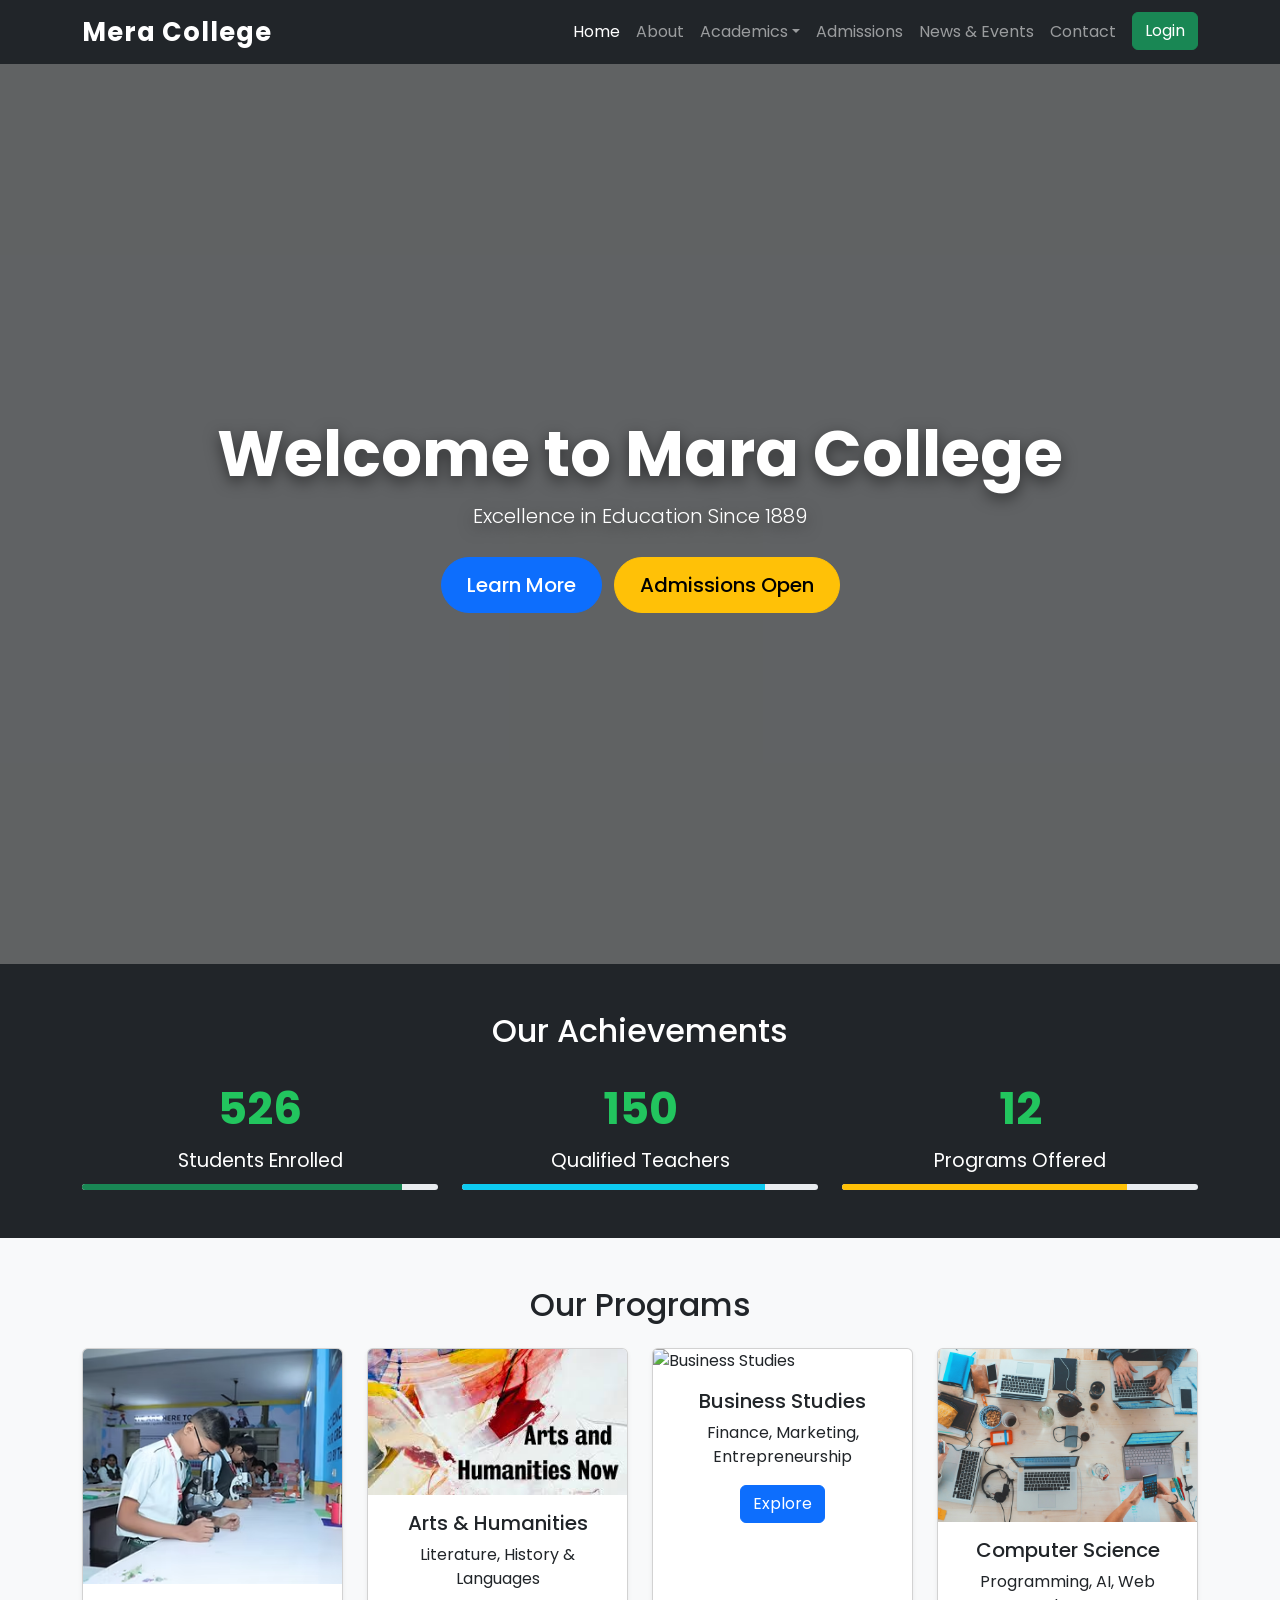
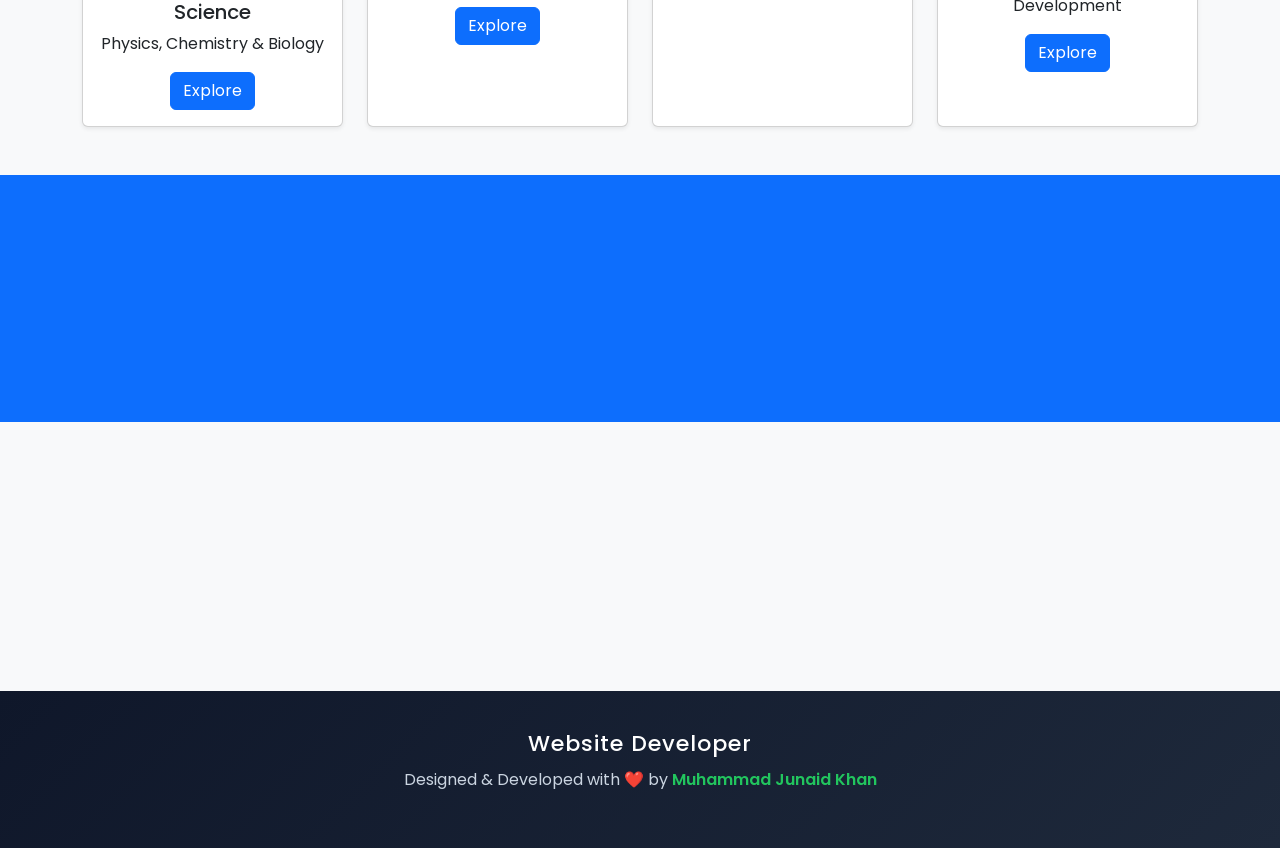
==== index.html @ b5222dff "Add files via upload" ====
<!DOCTYPE html>
<html lang="en">

<head>
  <meta charset="UTF-8">
  <meta name="viewport" content="width=device-width, initial-scale=1.0">
  <title>Mara College | Home</title>

  <!-- Bootstrap CSS -->
  <link href="https://cdn.jsdelivr.net/npm/bootstrap@5.3.3/dist/css/bootstrap.min.css" rel="stylesheet">
  <!-- Font Awesome -->
  <link rel="stylesheet" href="https://cdnjs.cloudflare.com/ajax/libs/font-awesome/6.4.0/css/all.min.css">
  <!-- Animate.css -->
  <link rel="stylesheet" href="https://cdnjs.cloudflare.com/ajax/libs/animate.css/4.1.1/animate.min.css" />
  <!-- Custom CSS -->
  <link rel="stylesheet" href="./css/style.css">
</head>

<body>

  <!-- Navbar -->
  <nav class="navbar navbar-expand-lg navbar-dark bg-dark sticky-top">
    <div class="container">
      <a class="navbar-brand fw-bold" href="#">Mera College</a>
      <button class="navbar-toggler" type="button" data-bs-toggle="collapse" data-bs-target="#navbarNav">
        <span class="navbar-toggler-icon"></span>
      </button>
      <div class="collapse navbar-collapse" id="navbarNav">
        <ul class="navbar-nav ms-auto">
          <li class="nav-item"><a class="nav-link active" href="#">Home</a></li>
          <li class="nav-item"><a class="nav-link" href="about.html">About</a></li>
          <li class="nav-item dropdown">
            <a class="nav-link dropdown-toggle" href="#" id="academicsDropdown" role="button"
              data-bs-toggle="dropdown">Academics</a>
            <ul class="dropdown-menu" aria-labelledby="academicsDropdown">
              <li><a class="dropdown-item" href="#ourprogram">Science</a></li>
              <li><a class="dropdown-item" href="#ourprogram">Arts & Humanities</a></li>
              <li><a class="dropdown-item" href="#ourprogram">Business Studies</a></li>
              <li><a class="dropdown-item" href="#ourprogram">Computer Science</a></li>
            </ul>
          </li>
          <li class="nav-item"><a class="nav-link" href="./student-admition.html">Admissions</a></li>
          <li class="nav-item"><a class="nav-link" href="#news">News & Events</a></li>
          <li class="nav-item"><a class="nav-link" href="contact.html">Contact</a></li>
          <li class="nav-item"><a class="btn btn-success ms-2" href="login.html">Login</a></li>
        </ul>
      </div>
    </div>
  </nav>

  <!-- Hero Section -->
  <section class="hero-section" style="position: relative; height:100vh; overflow:hidden;">

    <video autoplay muted loop playsinline
      style="position:absolute; width:100%; height:100%; object-fit:cover; top:0; left:0; z-index:-1;">
      <source src="https://kinnaird.edu.pk/wp-content/uploads/2024/03/IRCMUN-4.0-theme-video-1.mp4" type="video/mp4">
    </video>
    <div class="hero-overlay"></div>
    <div class="container text-center hero-content" style="position: relative; z-index: 2;">
      <h1 class="display-3 fw-bold text-white animate__animated animate__fadeInDown">Welcome to Mara College</h1>
      <p class="lead text-white animate__animated animate__fadeInUp animate__delay-1s">Excellence in Education Since
        1889</p>
      <a href="./about.html"
        class="btn btn-primary btn-lg me-2 animate__animated animate__fadeInUp animate__delay-2s hero-btn">Learn
        More</a>
      <a href="./student-admition.html"
        class="btn btn-warning btn-lg animate__animated animate__fadeInUp animate__delay-2s hero-btn">Admissions
        Open</a>
    </div>
  </section>

  <!-- Achievements + Counters -->
  <section class="py-5 text-center text-white bg-dark">
    <div class="container">
      <h2 class="mb-4 animate-on-scroll">Our Achievements</h2>
      <div class="row g-4">
        <div class="col-md-4 animate-on-scroll">
          <div class="counter" id="studentsCounter">0</div>
          <div class="counter-label">Students Enrolled</div>
          <div class="progress mt-2">
            <div class="progress-bar bg-success" style="width: 90%"></div>
          </div>
        </div>
        <div class="col-md-4 animate-on-scroll">
          <div class="counter" id="teachersCounter">0</div>
          <div class="counter-label">Qualified Teachers</div>
          <div class="progress mt-2">
            <div class="progress-bar bg-info" style="width: 85%"></div>
          </div>
        </div>
        <div class="col-md-4 animate-on-scroll">
          <div class="counter" id="programsCounter">0</div>
          <div class="counter-label">Programs Offered</div>
          <div class="progress mt-2">
            <div class="progress-bar bg-warning" style="width: 80%"></div>
          </div>
        </div>
      </div>
    </div>
  </section>

  <!-- Courses & Programs Section -->
  <section class="py-5 bg-light">
    <div class="container">
      <h2 class="text-center mb-4 animate-on-scroll" id="ourprogram">Our Programs </h2>
      <div class="row g-4" id="coursesContainer">
        <!-- Cards dynamically added via JS -->
      </div>
    </div>
  </section>

  <!-- Admissions Panel -->
  <section class="py-5 text-white bg-primary" id="admissions">
    <div class="container text-center animate-on-scroll">
      <h2 class="mb-3">Admissions Open</h2>
      <p class="mb-4">Join Mara College Today! Over 2500+ students enrolled and 150+ qualified teachers.</p>
      <a href="./student-admition.html" class="btn btn-success btn-lg hover-zoom">Apply Now</a>
    </div>
  </section>

  <!-- News & Events Carousel -->
  <section class="py-5 bg-light" id="news">
    <div class="container">
      <h2 class="text-center mb-4 animate-on-scroll">Latest News & Events</h2>
      <div class="news-carousel d-flex overflow-hidden animate-on-scroll" id="newsCarousel">
        <!-- News cards added via JS -->
      </div>
    </div>
  </section>

  <!-- Developer Footer -->
  <footer class="developer-footer">
    <div class="container text-center">

      <h5 class="footer-title">Website Developer</h5>

      <p class="footer-text">
        Designed & Developed with ❤️ by
        <a href="https://muhammad-junaid-khan.github.io/portfolio-hub/" target="_blank" class="dev-link">
          Muhammad Junaid Khan
        </a>
      </p>

    </div>
  </footer>

  <script src="https://cdn.jsdelivr.net/npm/bootstrap@5.3.3/dist/js/bootstrap.bundle.min.js"></script>
  <script src="./js/app.js"></script>
</body>

</html>
---- css/style.css ----
/* === Global Styles === */
@import url('https://fonts.googleapis.com/css2?family=Poppins:wght@400;500;600&display=swap');

body {
    font-family: 'Poppins', sans-serif;
    margin: 0;
    padding: 0;
    background-color: #f1f5f9;
    transition: background-color 0.3s, color 0.3s;
}

/* === Navbar === */
.navbar-brand {
    font-size: 1.6rem;
    letter-spacing: 1px;
}

/* === Hero Section === */
.hero-section {
    display: flex;
    align-items: center;
    justify-content: center;
    text-align: center;
    position: relative;
    overflow: hidden;
}
.hero-overlay {
    position: absolute;
    top:0; left:0;
    width:100%; height:100%;
    background-color: rgba(0,0,0,0.6);
}
.hero-content h1, .hero-content p {
    text-shadow: 0 5px 15px rgba(0,0,0,0.5);
}

/* Hero Buttons */
.hero-btn {
    margin-top: 10px;
    padding: 12px 25px;
    font-weight: 500;
    border-radius: 30px;
    transition: transform 0.3s, box-shadow 0.3s;
}
.hero-btn:hover {
    transform: translateY(-3px);
    box-shadow: 0 8px 20px rgba(0,0,0,0.3);
}

.hero-section{
  position: relative;
  height: 100vh;
  overflow: hidden;
}

.hero-section video{
  position: absolute;
  top: 0;
  left: 0;
  width: 100%;
  height: 100%;
  object-fit: cover; /* video full screen cover karegi */
  z-index: -1;
}

/* === Courses Cards === */
#coursesContainer .card {
    transition: transform 0.3s, box-shadow 0.3s;
}
#coursesContainer .card:hover {
    transform: translateY(-5px) scale(1.05);
    box-shadow: 0 10px 25px rgba(0,0,0,0.2);
}

/* === Counters & Progress Bars === */
.counter {
    font-size: 2.8rem;
    font-weight: 700;
    color: #22c55e;
}
.counter-label {
    font-size: 1.2rem;
    color: #fff;
    margin-top: 5px;
}
.progress {
    height: 6px;
    border-radius: 3px;
}

/* === Scroll Animations === */
.animate-on-scroll {
    opacity: 0;
    transform: translateY(20px);
    transition: all 0.8s ease-out;
}
.animate-on-scroll.visible {
    opacity: 1;
    transform: translateY(0);
}

/* === News Carousel === */
.news-carousel {
    display: flex;
    overflow-x: auto;
    scroll-behavior: smooth;
    padding-bottom: 10px;
}
.news-carousel::-webkit-scrollbar { display: none; }
.news-card {
    min-width: 300px;
    flex: 0 0 auto;
    margin-right: 1rem;
    transition: transform 0.3s;
}
.news-card:hover {
    transform: translateY(-5px);
}

/* === Footer === */

.developer-footer{
  background: linear-gradient(135deg, #0f172a, #1e293b);
  padding: 40px 20px;
  text-align: center;
}

.footer-title{
  color: #ffffff;
  font-size: 22px;
  margin-bottom: 10px;
  letter-spacing: 1px;
}

.footer-text{
  color: #cbd5e1;
  font-size: 16px;
}

.dev-link{
  color: #22c55e;
  font-weight: 600;
  text-decoration: none;
  transition: 0.3s;
}

.dev-link:hover{
  color: #4ade80;
  text-decoration: underline;
}

/* === Responsive === */
@media (max-width: 992px) {
    .hero-section h1 { font-size: 2.2rem; }
    .hero-section p { font-size: 1.1rem; }
    .news-carousel { overflow-x: scroll; }
}
@media (max-width: 576px) {
    .hero-section h1 { font-size: 1.8rem; }
    .hero-section p { font-size: 1rem; }
    .hero-btn { font-size: 0.9rem; padding: 8px 18px; }
}
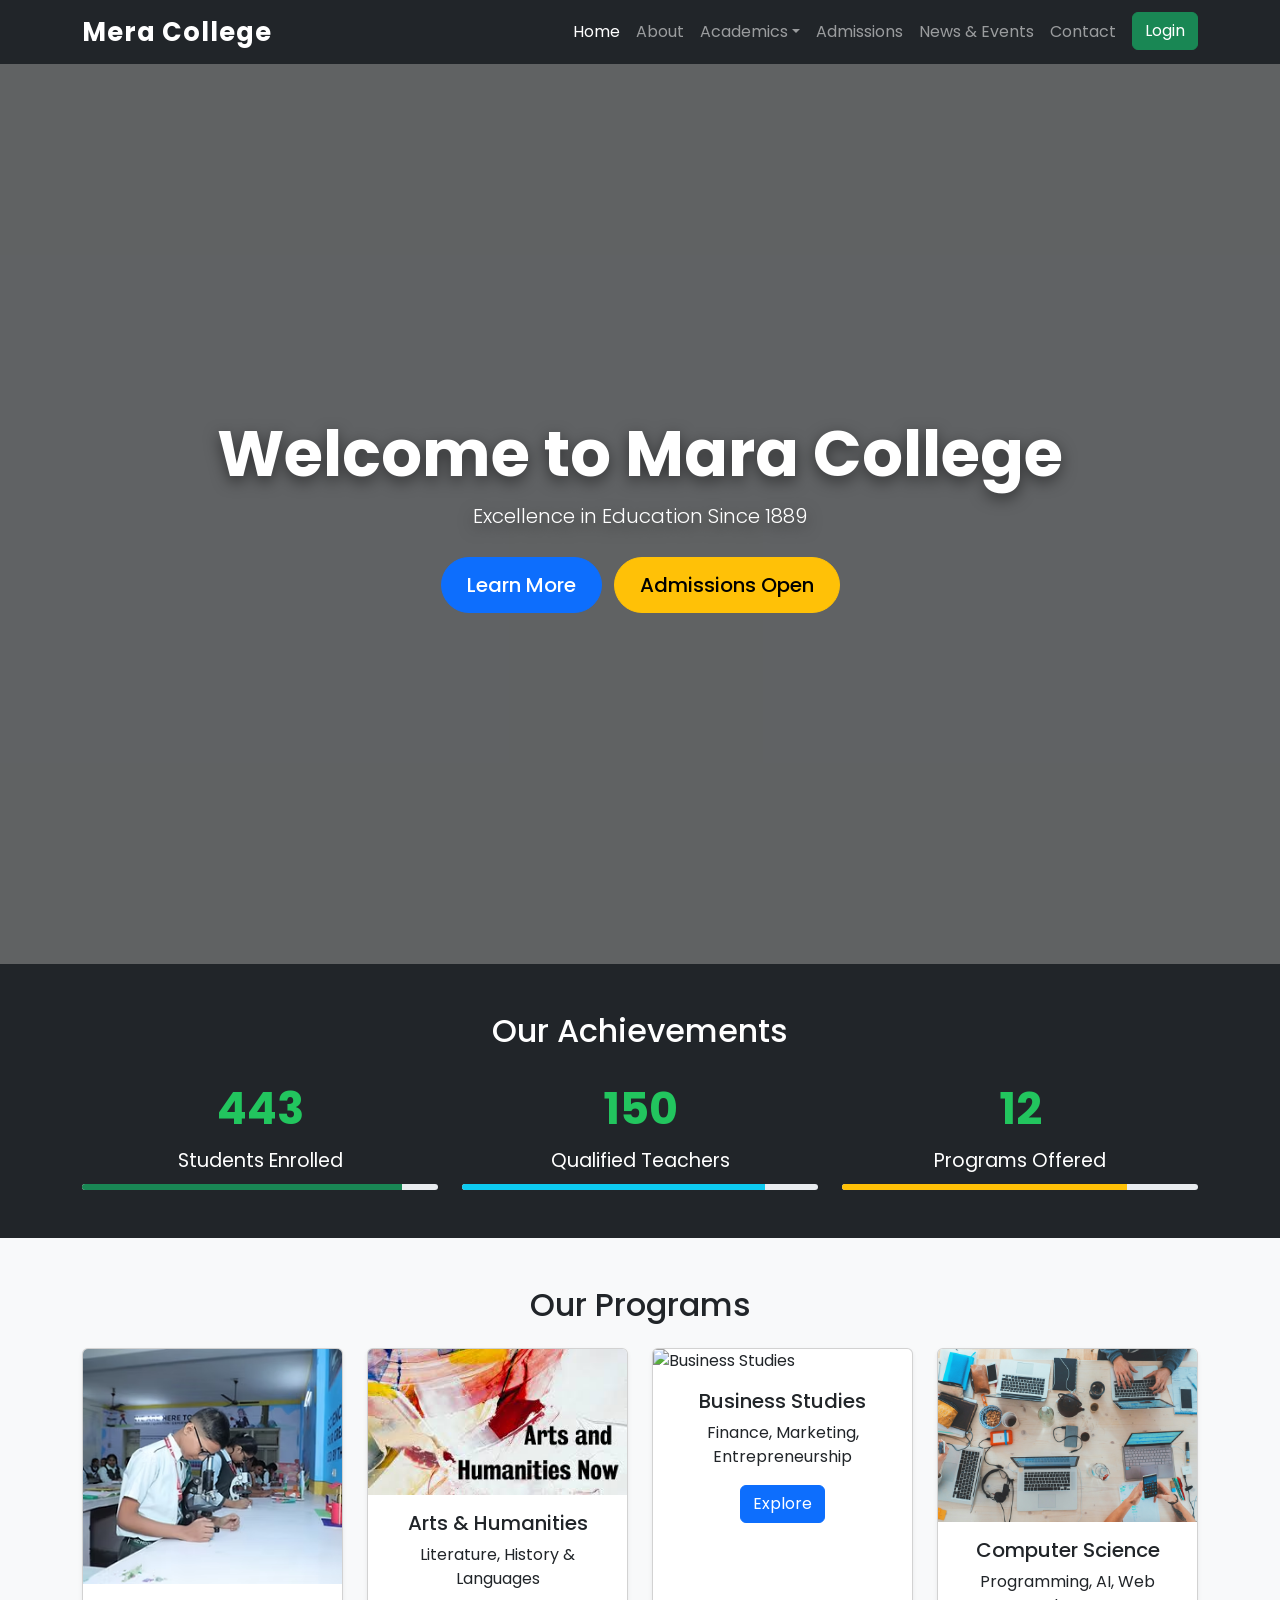
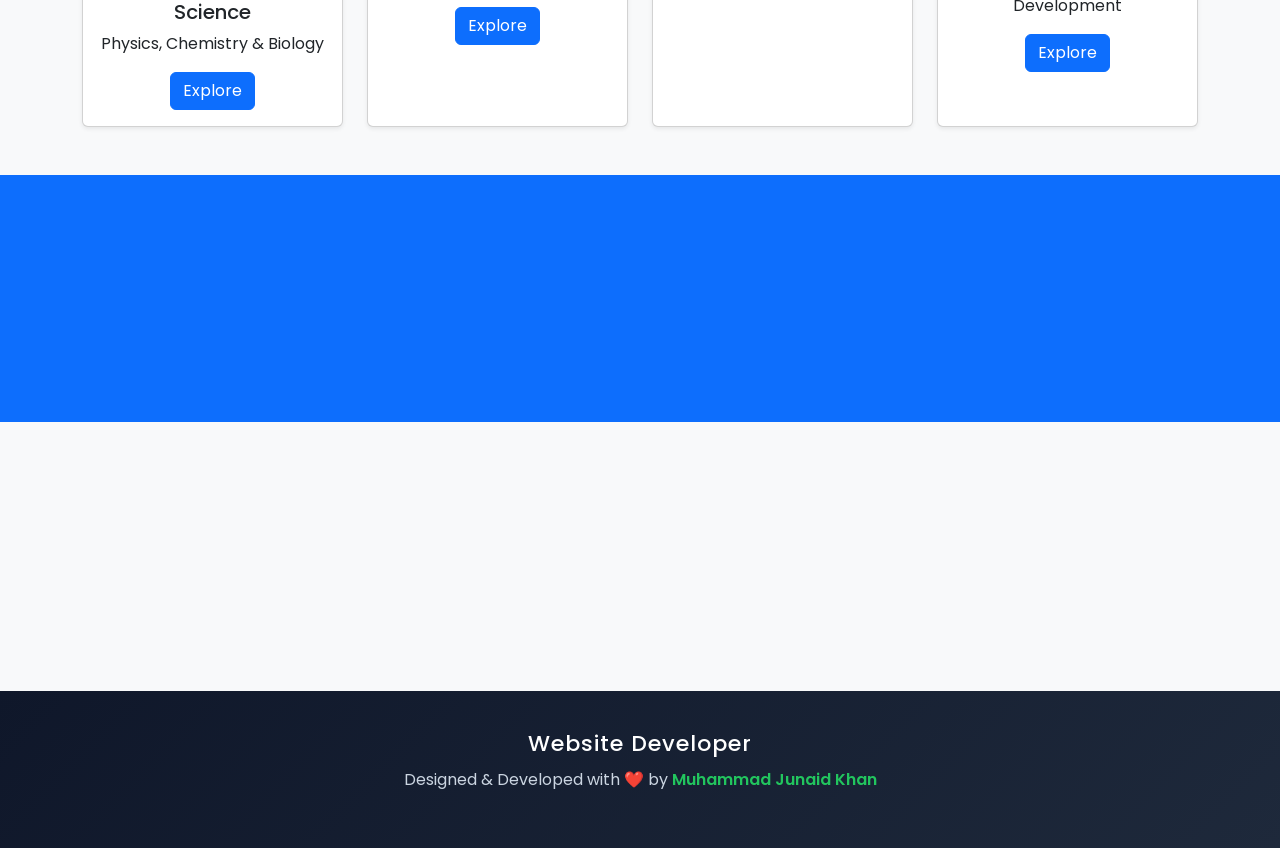
==== commit e0b97a72: "Fix HTML entity encoding in index.html" ====
--- a/index.html
+++ b/index.html
@@ -148,4 +148,4 @@
   <script src="./js/app.js"></script>
 </body>
 
-</html>+</html>
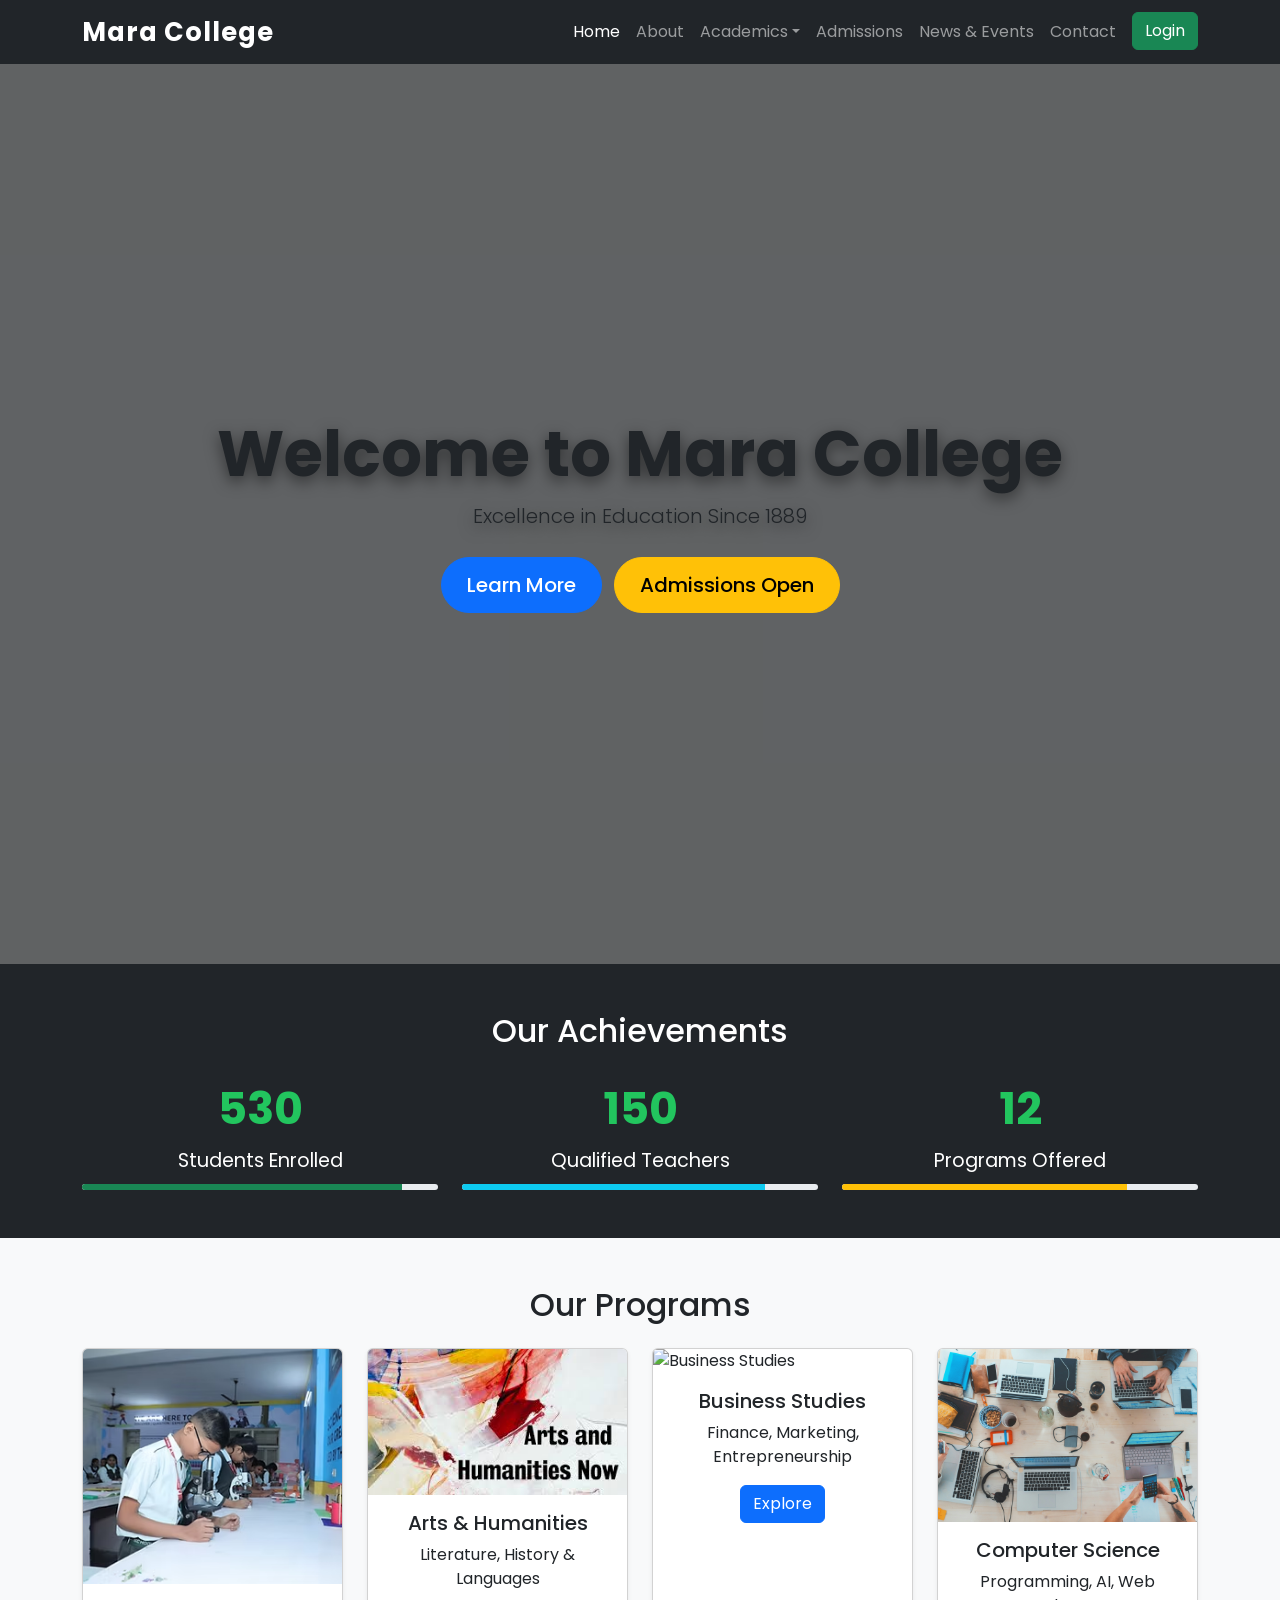
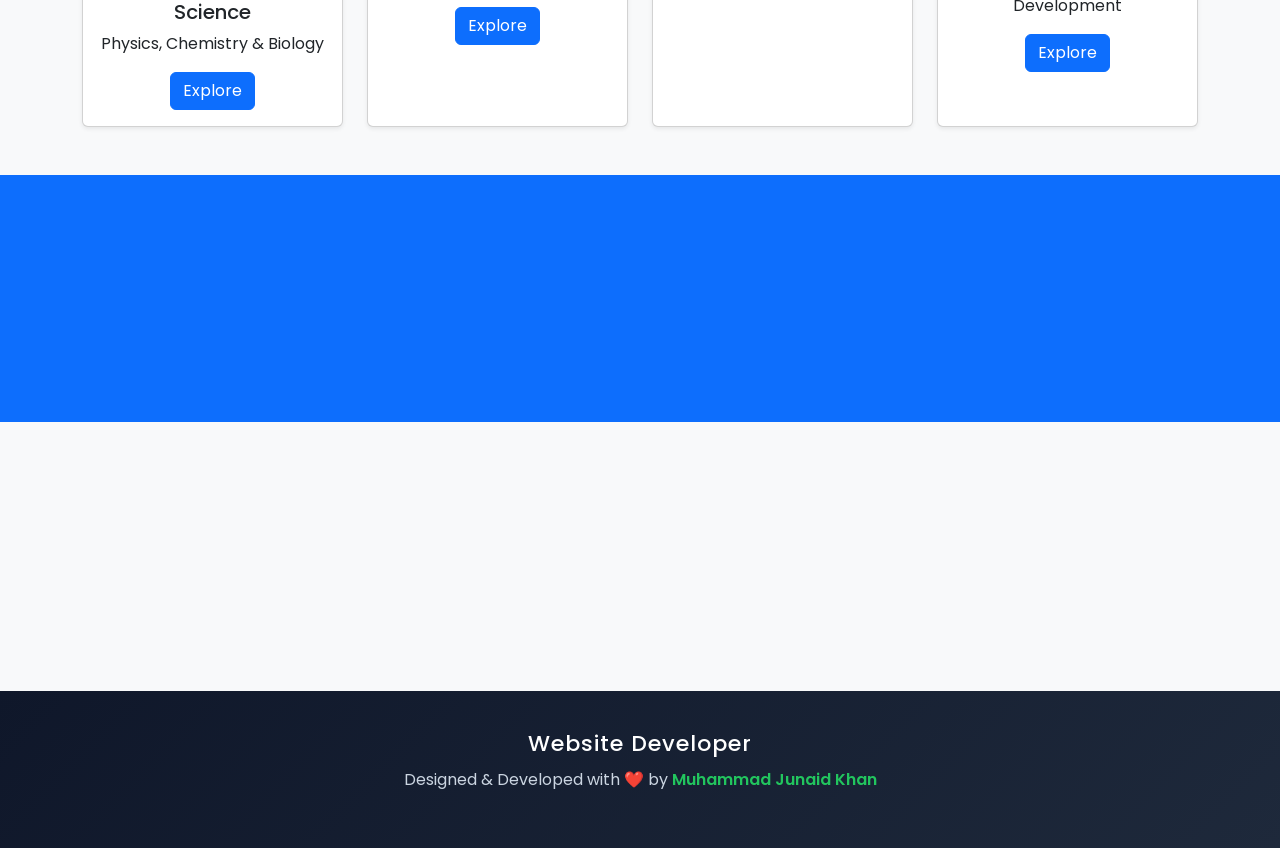
==== commit f63d13b6: "Fix HTML structure and improve formatting" ====
--- a/index.html
+++ b/index.html
@@ -21,7 +21,7 @@
   <!-- Navbar -->
   <nav class="navbar navbar-expand-lg navbar-dark bg-dark sticky-top">
     <div class="container">
-      <a class="navbar-brand fw-bold" href="#">Mera College</a>
+      <a class="navbar-brand fw-bold" href="#">Mara College</a>
       <button class="navbar-toggler" type="button" data-bs-toggle="collapse" data-bs-target="#navbarNav">
         <span class="navbar-toggler-icon"></span>
       </button>
@@ -49,23 +49,18 @@
   </nav>
 
   <!-- Hero Section -->
-  <section class="hero-section" style="position: relative; height:100vh; overflow:hidden;">
-
-    <video autoplay muted loop playsinline
-      style="position:absolute; width:100%; height:100%; object-fit:cover; top:0; left:0; z-index:-1;">
+  <section class="hero-section" style="position: relative; overflow:hidden;">
+    <video autoplay muted loop playsinline class="hero-video">
       <source src="https://kinnaird.edu.pk/wp-content/uploads/2024/03/IRCMUN-4.0-theme-video-1.mp4" type="video/mp4">
     </video>
     <div class="hero-overlay"></div>
     <div class="container text-center hero-content" style="position: relative; z-index: 2;">
-      <h1 class="display-3 fw-bold text-white animate__animated animate__fadeInDown">Welcome to Mara College</h1>
-      <p class="lead text-white animate__animated animate__fadeInUp animate__delay-1s">Excellence in Education Since
-        1889</p>
+      <h1 class="display-3 fw-bold animate__animated animate__fadeInDown">Welcome to Mara College</h1>
+      <p class="lead animate__animated animate__fadeInUp animate__delay-1s">Excellence in Education Since 1889</p>
       <a href="./about.html"
-        class="btn btn-primary btn-lg me-2 animate__animated animate__fadeInUp animate__delay-2s hero-btn">Learn
-        More</a>
+        class="btn btn-primary btn-lg me-2 animate__animated animate__fadeInUp animate__delay-2s hero-btn">Learn More</a>
       <a href="./student-admition.html"
-        class="btn btn-warning btn-lg animate__animated animate__fadeInUp animate__delay-2s hero-btn">Admissions
-        Open</a>
+        class="btn btn-warning btn-lg animate__animated animate__fadeInUp animate__delay-2s hero-btn">Admissions Open</a>
     </div>
   </section>
 
@@ -102,7 +97,7 @@
   <!-- Courses & Programs Section -->
   <section class="py-5 bg-light">
     <div class="container">
-      <h2 class="text-center mb-4 animate-on-scroll" id="ourprogram">Our Programs </h2>
+      <h2 class="text-center mb-4 animate-on-scroll" id="ourprogram">Our Programs</h2>
       <div class="row g-4" id="coursesContainer">
         <!-- Cards dynamically added via JS -->
       </div>
@@ -131,19 +126,17 @@
   <!-- Developer Footer -->
   <footer class="developer-footer">
     <div class="container text-center">
-
       <h5 class="footer-title">Website Developer</h5>
-
       <p class="footer-text">
         Designed & Developed with ❤️ by
         <a href="https://muhammad-junaid-khan.github.io/portfolio-hub/" target="_blank" class="dev-link">
           Muhammad Junaid Khan
         </a>
       </p>
-
     </div>
   </footer>
 
+  <!-- JS Scripts -->
   <script src="https://cdn.jsdelivr.net/npm/bootstrap@5.3.3/dist/js/bootstrap.bundle.min.js"></script>
   <script src="./js/app.js"></script>
 </body>
